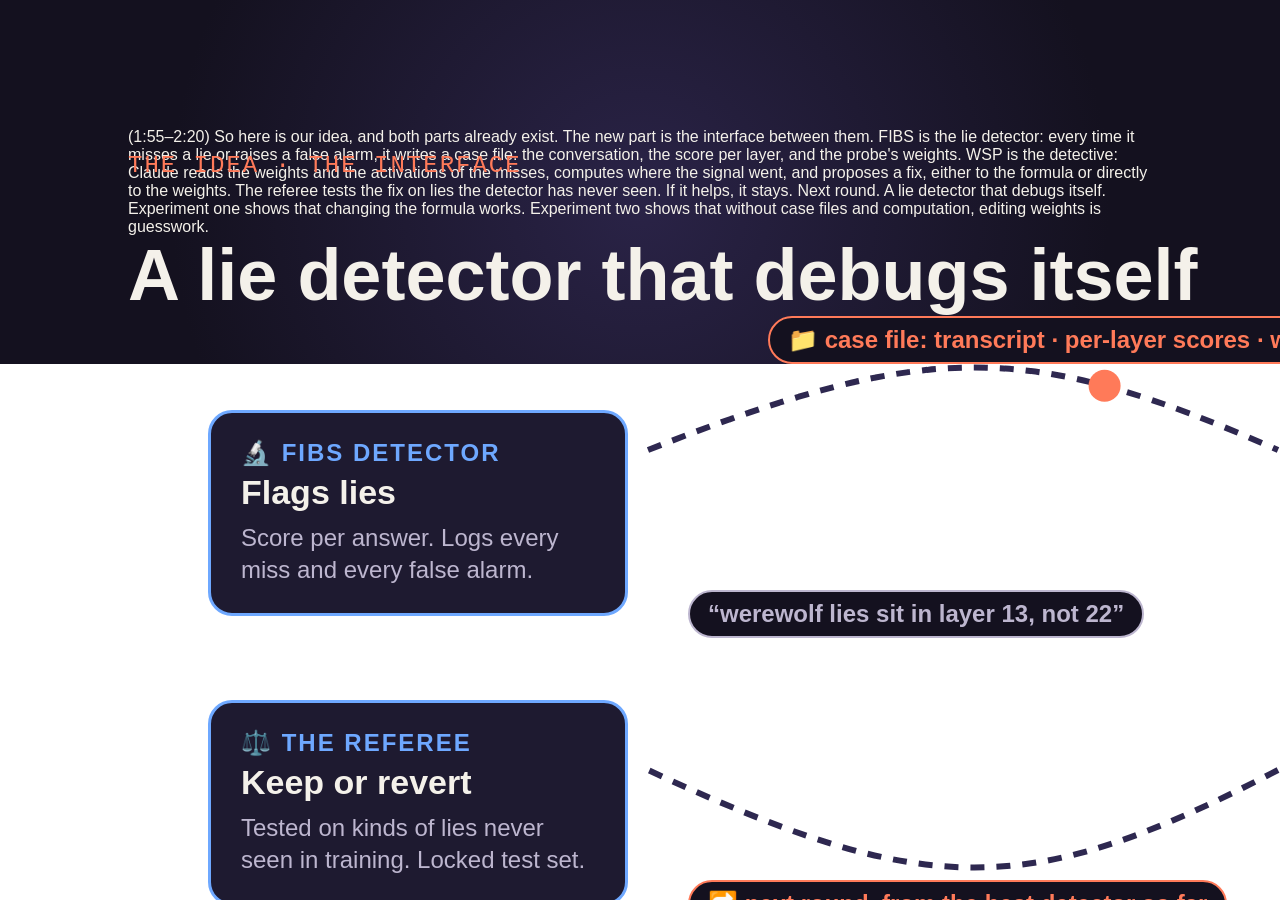
==== presentation/three-minute-deck/project/slides/interface.html @ 52f3713c "Presentation: animated 3-minute closing talk Nine-slide deck with speaker notes: the bet (FIBS detec" ====
<section id="interface" data-transition="push" style="background:radial-gradient(circle at 50% 55%, #2A2347 0%, #14111F 70%);color:#F4F1EA;font-family:'Space Grotesk', Arial, sans-serif;padding:128px">
<p style="position:absolute;left:128px;top:128px;width:900px;font-family:'JetBrains Mono', 'Courier New', monospace;font-size:24px;letter-spacing:2px;color:#FF7A59">THE IDEA · THE INTERFACE</p>
<h2 style="position:absolute;left:128px;top:176px;width:1664px;font-size:72px;font-weight:700;line-height:1.1">A lie detector that debugs itself</h2>
<x-embed style="position:absolute;left:128px;top:300px;width:1664px;height:640px"><!doctype html><html><head><meta charset="utf-8"><style>
html,body{margin:0;background:transparent;font-family:-apple-system,"Segoe UI",Helvetica,Arial,sans-serif;color:#F4F1EA;overflow:hidden}
.box{position:absolute;width:420px;border-radius:24px;padding:26px 30px;box-sizing:border-box;background:#1E1A30;opacity:0;transform:translateY(20px);animation:in .6s ease-out forwards}
.box h3{margin:0 0 10px;font-size:34px}.box p{margin:0;font-size:24px;line-height:1.35;color:#BDB6CF}
.tag{font-size:24px;font-weight:700;letter-spacing:2px;margin-bottom:6px}
@keyframes in{to{opacity:1;transform:none}}
.edge{position:absolute;font-size:24px;font-weight:700;padding:8px 18px;border-radius:999px;background:#14111F;border:2px solid #FF7A59;color:#FF7A59;opacity:0;animation:in .5s ease-out forwards;white-space:nowrap}
#c{position:absolute;left:0;top:0}
</style></head><body>
<svg id="c" width="1664" height="640" viewBox="0 0 1664 640">
<path id="p" d="M520 150 C 800 40, 900 40, 1150 150 M1150 470 C 900 600, 800 600, 520 470" fill="none" stroke="#2E2850" stroke-width="6" stroke-dasharray="14 12"/>
<circle r="16" fill="#FF7A59"><animateMotion dur="5s" repeatCount="indefinite" path="M520 150 C 800 40, 900 40, 1150 150 L1150 470 C 900 600, 800 600, 520 470 Z"/></circle>
</svg>
<div class="box" style="left:80px;top:110px;border:3px solid #6EA8FF;animation-delay:.2s"><div class="tag" style="color:#6EA8FF">🔬 FIBS DETECTOR</div><h3>Flags lies</h3><p>Score per answer. Logs every miss and every false alarm.</p></div>
<div class="box" style="left:1164px;top:110px;border:3px solid #FF7A59;animation-delay:1.2s"><div class="tag" style="color:#FF7A59">🕵️ WSP DETECTIVE</div><h3>Asks why</h3><p>Reads probe weights + activations of the misses and <b style="color:#F4F1EA">computes</b> where the signal went.</p></div>
<div class="box" style="left:1164px;top:400px;border:3px solid #FF7A59;animation-delay:2.2s"><div class="tag" style="color:#FF7A59">🔧 THE FIX</div><h3>Changes the formula</h3><p>New layer weights, pooling or direction, or a direct weight edit θ + Δθ.</p></div>
<div class="box" style="left:80px;top:400px;border:3px solid #6EA8FF;animation-delay:3.2s"><div class="tag" style="color:#6EA8FF">⚖️ THE REFEREE</div><h3>Keep or revert</h3><p>Tested on kinds of lies never seen in training. Locked test set.</p></div>
<div class="edge" style="left:640px;top:16px;animation-delay:.8s">📁 case file: transcript · per-layer scores · w</div>
<div class="edge" style="left:560px;top:580px;animation-delay:3.8s">🔁 next round, from the best detector so far</div>
<div class="edge" style="left:560px;top:290px;border-color:#BDB6CF;color:#BDB6CF;animation-delay:4.4s">“werewolf lies sit in layer 13, not 22”</div>
</body></html></x-embed>
<aside>(1:55–2:20) So here is our idea, and both parts already exist. The new part is the interface between them. FIBS is the lie detector: every time it misses a lie or raises a false alarm, it writes a case file: the conversation, the score per layer, and the probe's weights. WSP is the detective: Claude reads the weights and the activations of the misses, computes where the signal went, and proposes a fix, either to the formula or directly to the weights. The referee tests the fix on lies the detector has never seen. If it helps, it stays. Next round. A lie detector that debugs itself. Experiment one shows that changing the formula works. Experiment two shows that without case files and computation, editing weights is guesswork.</aside>
</section>
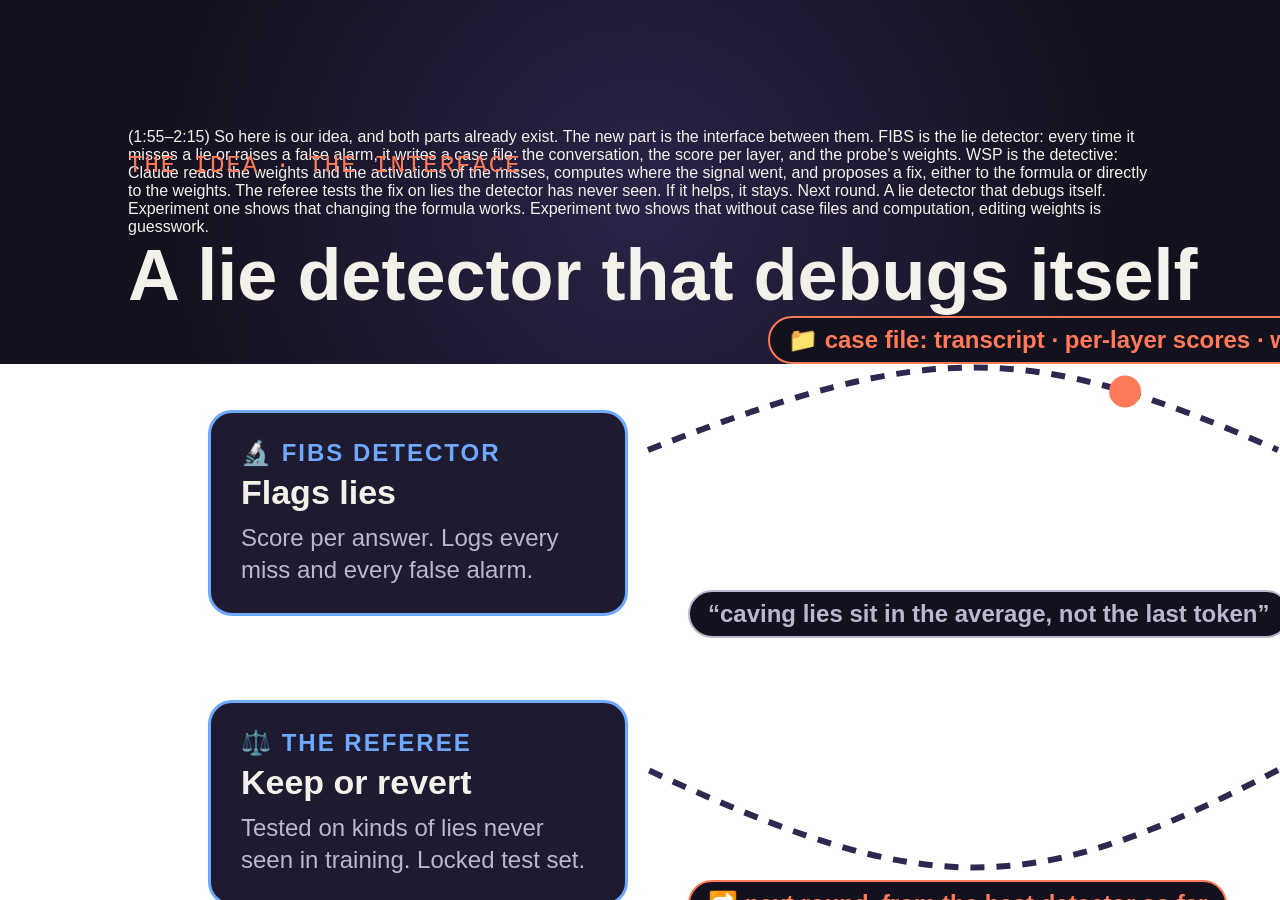
==== commit 0165df41: "Presentation: add WSP loop session 1 result (caving 0.58 -> 0.78) New slide 'Case #1 solved' with th" ====
--- a/presentation/three-minute-deck/project/slides/interface.html
+++ b/presentation/three-minute-deck/project/slides/interface.html
@@ -20,7 +20,7 @@
 <div class="box" style="left:80px;top:400px;border:3px solid #6EA8FF;animation-delay:3.2s"><div class="tag" style="color:#6EA8FF">⚖️ THE REFEREE</div><h3>Keep or revert</h3><p>Tested on kinds of lies never seen in training. Locked test set.</p></div>
 <div class="edge" style="left:640px;top:16px;animation-delay:.8s">📁 case file: transcript · per-layer scores · w</div>
 <div class="edge" style="left:560px;top:580px;animation-delay:3.8s">🔁 next round, from the best detector so far</div>
-<div class="edge" style="left:560px;top:290px;border-color:#BDB6CF;color:#BDB6CF;animation-delay:4.4s">“werewolf lies sit in layer 13, not 22”</div>
+<div class="edge" style="left:560px;top:290px;border-color:#BDB6CF;color:#BDB6CF;animation-delay:4.4s">“caving lies sit in the average, not the last token”</div>
 </body></html></x-embed>
-<aside>(1:55–2:20) So here is our idea, and both parts already exist. The new part is the interface between them. FIBS is the lie detector: every time it misses a lie or raises a false alarm, it writes a case file: the conversation, the score per layer, and the probe's weights. WSP is the detective: Claude reads the weights and the activations of the misses, computes where the signal went, and proposes a fix, either to the formula or directly to the weights. The referee tests the fix on lies the detector has never seen. If it helps, it stays. Next round. A lie detector that debugs itself. Experiment one shows that changing the formula works. Experiment two shows that without case files and computation, editing weights is guesswork.</aside>
+<aside>(1:55–2:15) So here is our idea, and both parts already exist. The new part is the interface between them. FIBS is the lie detector: every time it misses a lie or raises a false alarm, it writes a case file: the conversation, the score per layer, and the probe's weights. WSP is the detective: Claude reads the weights and the activations of the misses, computes where the signal went, and proposes a fix, either to the formula or directly to the weights. The referee tests the fix on lies the detector has never seen. If it helps, it stays. Next round. A lie detector that debugs itself. Experiment one shows that changing the formula works. Experiment two shows that without case files and computation, editing weights is guesswork.</aside>
 </section>
